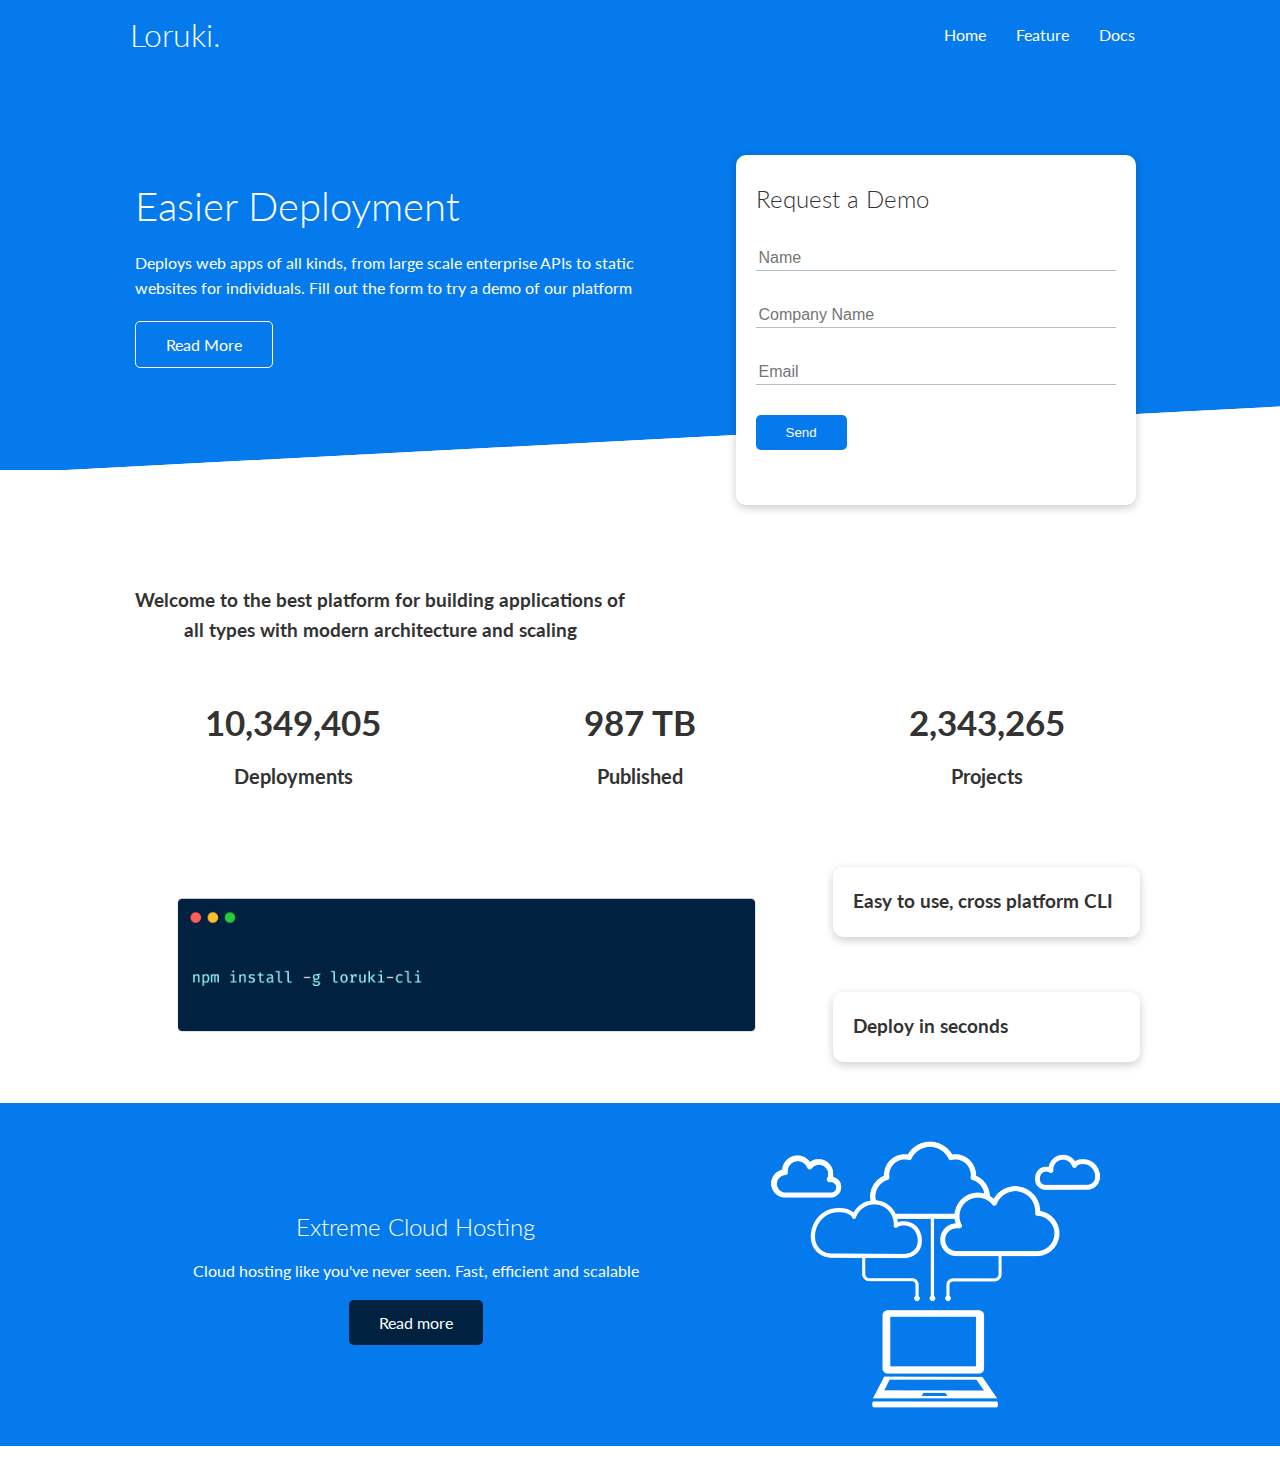
==== index.html @ ac292eee "initial commit" ====
<!DOCTYPE html>
<html lang="en">
  <head>
    <meta charset="UTF-8" />
    <meta name="viewport" content="width=device-width, initial-scale=1.0" />
    <link
      rel="stylesheet"
      href="https://cdnjs.cloudflare.com/ajax/libs/font-awesome/6.6.0/css/all.min.css"
      integrity="sha512-Kc323vGBEqzTmouAECnVceyQqyqdsSiqLQISBL29aUW4U/M7pSPA/gEUZQqv1cwx4OnYxTxve5UMg5GT6L4JJg=="
      crossorigin="anonymous"
      referrerpolicy="no-referrer"
    />
    <link rel="stylesheet" href="/css/style.css" />
    <link rel="stylesheet" href="/css/utilities.css" />
    <title>Loruki | Cloud Hosting For Everyoneo</title>
  </head>
  <body>
    <!-- Nav bar -->
    <div class="navbar">
      <div class="container flex">
        <h1 class="logo">Loruki.</h1>
        <nav>
          <ul>
            <li><a href="index.html">Home</a></li>
            <li><a href="feature.html">Feature</a></li>
            <li><a href="docs.html">Docs</a></li>
          </ul>
        </nav>
      </div>
    </div>

    <!-- Showcase  -->
    <section class="showcase">
      <div class="container grid">
        <div class="showcase-text">
          <h1>Easier Deployment</h1>
          <p>
            Deploys web apps of all kinds, from large scale enterprise APIs to
            static websites for individuals. Fill out the form to try a demo of
            our platform
          </p>
          <a href="features.html" class="btn btn-outline">Read More</a>
        </div>

        <div class="showcase-form card">
          <h2>Request a Demo</h2>
          <form>
            <div class="form-control">
              <input type="text" name="name" placeholder="Name" required />
            </div>
            <div class="form-control">
              <input
                type="text"
                name="company"
                placeholder="Company Name"
                required
              />
            </div>
            <div class="form-control">
              <input type="text" name="email" placeholder="Email" required />
            </div>
            <input type="submit" value="Send" class="btn btn-primary" />
          </form>
        </div>
      </div>
    </section>

    <!-- Stats -->

    <section class="stats">
      <div class="container">
        <h3 class="stats-heading text-center my-1">
          Welcome to the best platform for building applications of all types
          with modern architecture and scaling
        </h3>

        <div class="grid grid-3 text-center my-4">
          <div>
            <i class="fas fa-server fa-3x"></i>
            <h3>10,349,405</h3>
            <p class="text-secondary">Deployments</p>
          </div>
          <div>
            <i class="fas fa-upload fa-3x"></i>
            <h3>987 TB</h3>
            <p class="text-secondary">Published</p>
          </div>
          <div>
            <i class="fas fa-project-diagram fa-3x"></i>
            <h3>2,343,265</h3>
            <p class="text-secondary">Projects</p>
          </div>
        </div>
      </div>
    </section>

    <!-- Cli -->
    <section class="cli">
      <div class="container grid">
        <img src="images/cli.png" alt="" />
        <div class="card">
          <h3>Easy to use, cross platform CLI</h3>
        </div>
        <div class="card">
          <h3>Deploy in seconds</h3>
        </div>
      </div>
    </section>

    <!-- Cloud -->
    <section class="cloud bg-primary my-2 py-2">
      <div class="container grid">
        <div class="text-center">
          <h2 class="lg">Extreme Cloud Hosting</h2>
          <p class="lead my-1">
            Cloud hosting like you've never seen. Fast, efficient and scalable
          </p>
          <a href="features.html" class="btn btn-dark">Read more</a>
        </div>
        <img src="images/cloud.png" alt="">
      </div>
    </section>
  </body>
</html>
---- css/style.css ----
@import url("https://fonts.googleapis.com/css2?family=Lato:ital,wght@0,100;0,300;0,400;0,700;0,900;1,100;1,300;1,400;1,700;1,900&display=swap");

:root {
  --primary-color: #047aed;
  --secondary-color: #1c3fa8;
  --dark-color: #002240;
  --light-color: #f4f4f4;
}

/* Reset CSS file */
* {
  box-sizing: border-box;
  padding: 0;
  margin: 0;
}

body {
  font-family: "Lato", sans-serif;
  color: #333;
  line-height: 1.6; /* Chieu cao dong */
}

ul {
  list-style-type: none;
}

a {
  text-decoration: none;
  color: #333;
}

h1,
h2 {
  font-weight: 300;
  line-height: 1.2;
  margin: 10px 0;
}

p {
  margin: 10px 0;
}

img {
  width: 100%;
}
/* Set up specified things for project: Navbar, container, flex */
/* Nav bar styling */
.navbar {
  background-color: var(--primary-color);
  color: #fff;
  height: 70px;
}

.navbar ul {
  display: flex;
}

.navbar a {
  color: #fff;
  padding: 10px;
  margin: 0 5px;
}

.navbar a:hover {
  border-bottom: 2px #fff solid;
}

.navbar .flex {
  justify-content: space-between;
}

/* Showcase */
.showcase {
  height: 400px;
  background-color: var(--primary-color);
  color: #fff;
  position: relative;
}

.showcase h1 {
  font-size: 40px;
}

.showcase p {
  margin: 20px 0;
}

.showcase .grid {
  overflow: visible;
  grid-template-columns: 55% auto;
  gap: 30px;
}

.showcase-form {
  position: relative;
  top: 60px;
  height: 350px;
  width: 400px;
  padding: 40px;
  z-index: 100;
}

.showcase-form .form-control {
  margin: 30px 0;
}

.showcase-form input[type="text"],
.showcase-form input[type="email"] {
  border: 0;
  border-bottom: 1px solid #b4becb;
  width: 100%;
  padding: 3px;
  font-size: 16px;
}

.showcase-form input:focus {
  outline: none;
}

.showcase::before,
.showcase::after {
    content: '';
    position: absolute;
    height: 100px;
    bottom: -70px;
    right: 0;
    left: 0;
    background-color: #fff;
    transform: skewY(-3deg);
    -webkit-transform: skewY(-3deg); /* for webkit */
    -moz-transform: skewY(-3deg); /* for chrome, safari, mozilla,..*/
    -ms-transform: skewY(-3deg); /* for IE, Edge */
}

/* Stats */
.stats {
    padding-top: 100px;
}

.stats-heading {
  max-width: 500px;
  margin: auto;
}

.stats .grid h3 {
  font-size: 35px;
}

.stats .grid p {
  font-size: 20px;
  font-weight: bold;
}

/* Cli */
.cli .grid {
  grid-template-columns: repeat(3,1fr);
  grid-template-rows: repeat(2,1fr);
}

.cli .grid > *:first-child {
  grid-column: 1 / span 2;
  grid-row: 1 / span 2;
}

/* Cloud */
.cloud .grid {
  grid-template-columns: 4fr 3fr;
}
---- css/utilities.css ----
/* Utilities: classes was used all around the website */
.container {
  max-width: 1100px;
  margin: 0 auto;
  overflow: auto;
  padding: 0 40px;
}

.card {
  background-color: #fff;
  color: #333;
  border-radius: 10px;
  box-shadow: 0 3px 10px rgba(0, 0, 0, 0.2);
  padding: 20px;
  margin: 10px;
}

.btn {
  display: inline-block;
  padding: 10px 30px;
  cursor: pointer;
  background-color: var(--primary-color);
  color: #fff;
  border: none;
  border-radius: 5px;
}

.btn-outline {
  background-color: transparent;
  border: 1px #fff solid;
}

.btn:hover {
  transform: scale(0.98);
}

/* Backgrounds and colored buttons */
.bg-primary, 
.btn-primary {
    background-color: var(--primary-color);
    color: #fff;
}

.bg-secondary, 
.btn-secondary {
    background-color: var(--secondary-color);
    color: #fff;
}

.bg-dark, 
.btn-dark {
    background-color: var(--dark-color);
    color: #fff;
}

.bg-light, 
.btn-light {
    background-color: var(--light-color);
    color: #333;
}

.text-center {
  text-align: center;
}

.flex {
  display: flex;
  justify-content: center;
  align-items: center;
  height: 100%;
}

.grid {
  display: grid;
  grid-template-columns: repeat(2, 1fr);
  gap: 20px;
  justify-content: center;
  align-items: center;
  height: 100%;
}

.grid-3 {
  grid-template-columns: repeat(3, 1fr);
}

/* Margin */
.m-1 {
  margin: 1rem;
}

.m-2 {
  margin: 1.5rem;
}

.m-3 {
  margin: 2rem;
}

.m-4 {
  margin: 3rem;
}

.m-5 {
  margin: 4rem;
}

.my-1 {
  margin: 1rem 0;
}

.my-2 {
  margin: 1.5rem 0;
}

.my-3 {
  margin: 2rem 0;
}

.my-4 {
  margin: 3rem 0;
}

.my-5 {
  margin: 4rem 0;
}

/* Padding */
.p-1 {
  padding: 1rem;
}

.p-2 {
  padding: 1.5rem;
}

.p-3 {
  padding: 2rem;
}

.p-4 {
  padding: 3rem;
}

.p-5 {
  padding: 4rem;
}

.py-1 {
  padding: 1rem 0;
}

.py-2 {
  padding: 1.5rem 0;
}

.py-3 {
  padding: 2rem 0;
}

.py-4 {
  padding: 3rem 0;
}

.py-5 {
  padding: 4rem 0;
}
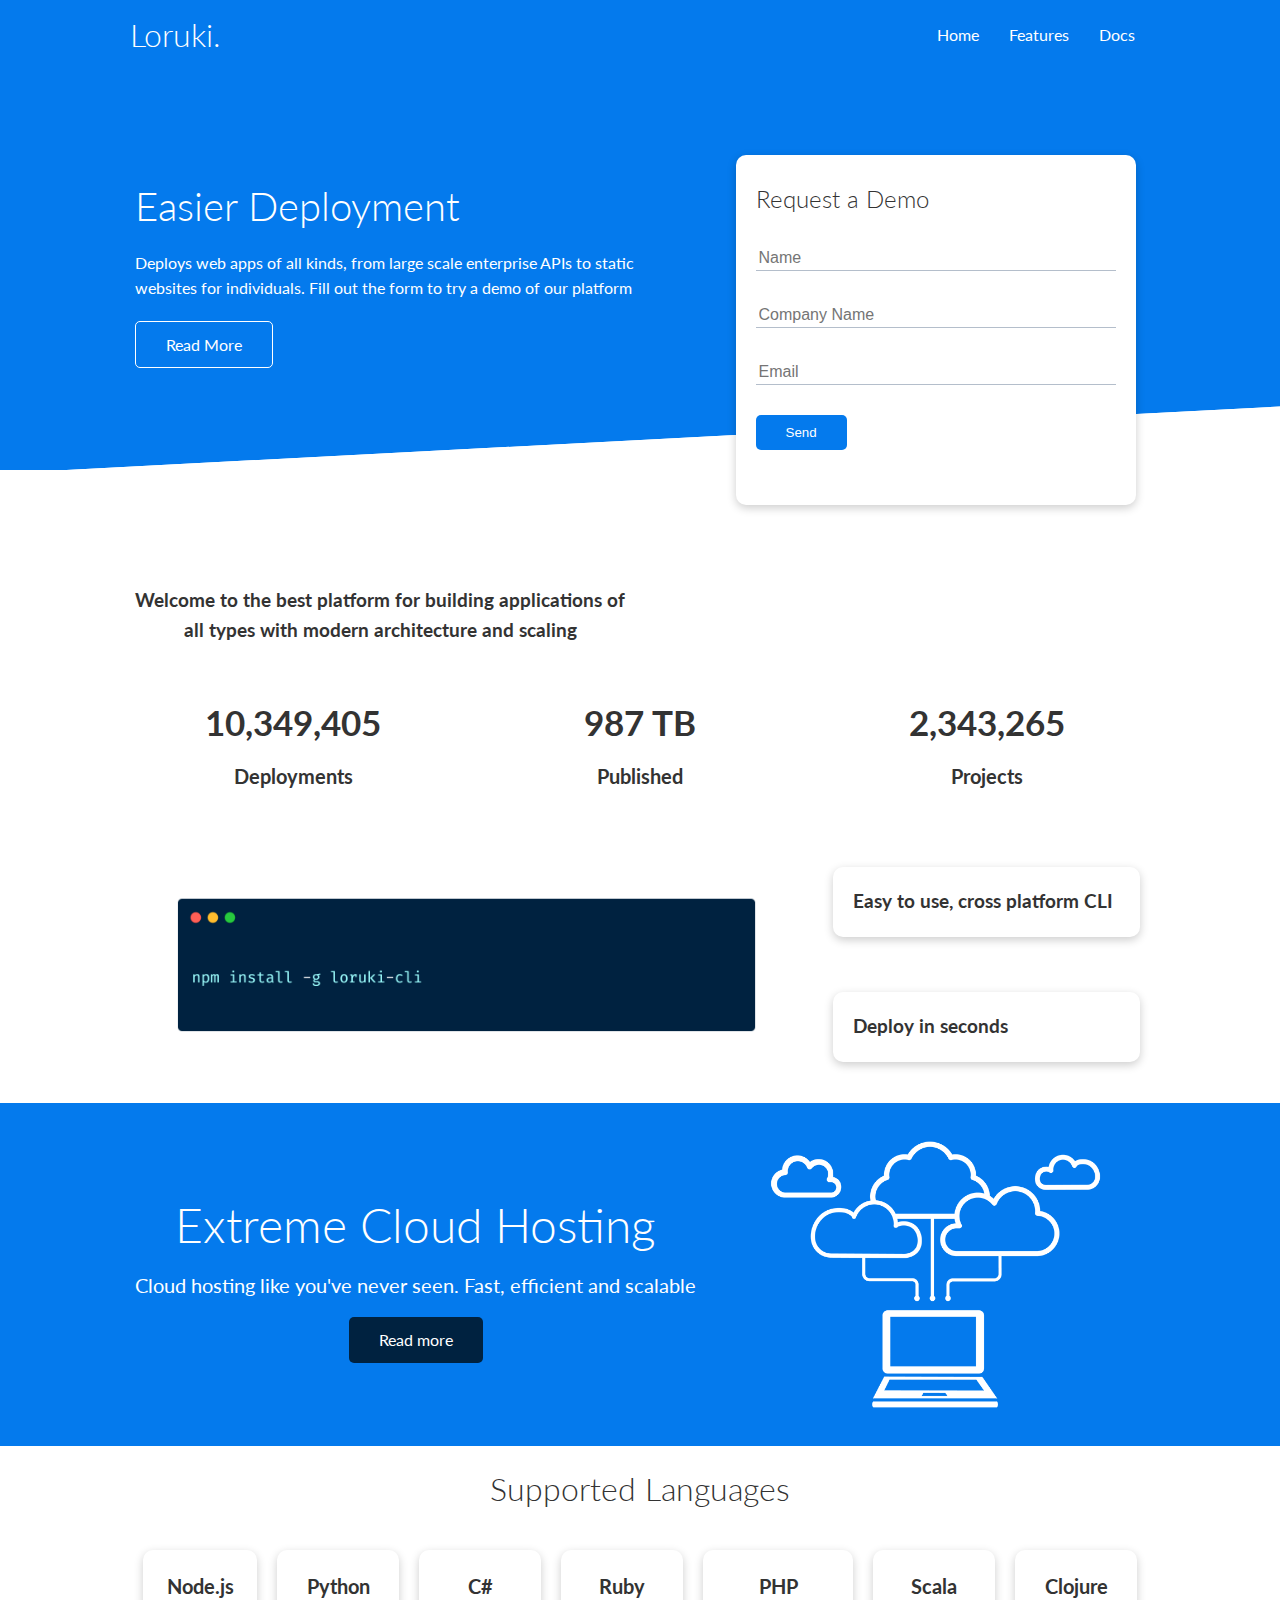
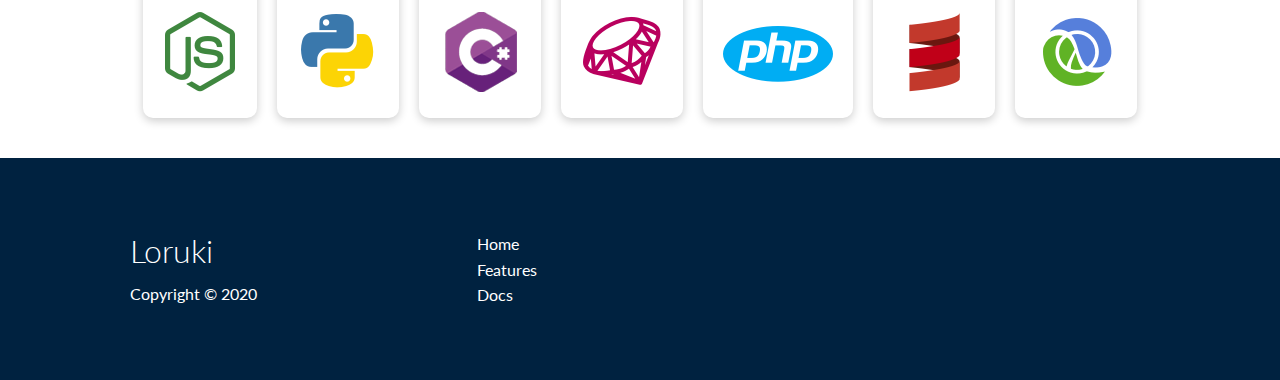
==== commit d8e9e080: "2024-08-12: work in docs.html" ====
--- a/index.html
+++ b/index.html
@@ -22,7 +22,7 @@
         <nav>
           <ul>
             <li><a href="index.html">Home</a></li>
-            <li><a href="feature.html">Feature</a></li>
+            <li><a href="features.html">Features</a></li>
             <li><a href="docs.html">Docs</a></li>
           </ul>
         </nav>
@@ -117,8 +117,66 @@
           </p>
           <a href="features.html" class="btn btn-dark">Read more</a>
         </div>
-        <img src="images/cloud.png" alt="">
+        <img src="images/cloud.png" alt="" />
       </div>
     </section>
+
+    <!-- Languages -->
+    <section class="languages">
+      <h2 class="md text-center my-2">Supported Languages</h2>
+      <div class="container flex">
+        <div class="card">
+          <h4>Node.js</h4>
+          <img src="images/logos/node.png" alt="" />
+        </div>
+        <div class="card">
+          <h4>Python</h4>
+          <img src="images/logos/python.png" alt="" />
+        </div>
+        <div class="card">
+          <h4>C#</h4>
+          <img src="images/logos/csharp.png" alt="" />
+        </div>
+        <div class="card">
+          <h4>Ruby</h4>
+          <img src="images/logos/ruby.png" alt="" />
+        </div>
+        <div class="card">
+          <h4>PHP</h4>
+          <img src="images/logos/php.png" alt="" />
+        </div>
+        <div class="card">
+          <h4>Scala</h4>
+          <img src="images/logos/scala.png" alt="" />
+        </div>
+        <div class="card">
+          <h4>Clojure</h4>
+          <img src="images/logos/clojure.png" alt="" />
+        </div>
+      </div>
+    </section>
+
+    <!-- Footer -->
+    <footer class="footer bg-dark py-5">
+      <div class="container grid grid-3">
+        <div>
+          <h1>Loruki</h1>
+          <p>Copyright &copy; 2020</p>
+        </div>
+        <nav>
+          <ul>
+            <li><a href="index.html">Home</a></li>
+            <li><a href="features.html">Features</a></li>
+            <li><a href="docs.html">Docs</a></li>
+          </ul>
+        </nav>
+        <div class="social">
+          <a href="#"><i class="fab fa-github fa-2x"></i></a>
+          <a href="#"><i class="fab fa-facebook fa-2x"></i></a>
+          <a href="#"><i class="fab fa-instagram fa-2x"></i></a>
+          <a href="#"><i class="fab fa-twitter fa-2x"></i></a>
+        </div>
+      </div>
+    </footer>
   </body>
 </html>
--- a/css/style.css
+++ b/css/style.css
@@ -119,22 +119,22 @@
 
 .showcase::before,
 .showcase::after {
-    content: '';
-    position: absolute;
-    height: 100px;
-    bottom: -70px;
-    right: 0;
-    left: 0;
-    background-color: #fff;
-    transform: skewY(-3deg);
-    -webkit-transform: skewY(-3deg); /* for webkit */
-    -moz-transform: skewY(-3deg); /* for chrome, safari, mozilla,..*/
-    -ms-transform: skewY(-3deg); /* for IE, Edge */
+  content: "";
+  position: absolute;
+  height: 100px;
+  bottom: -70px;
+  right: 0;
+  left: 0;
+  background-color: #fff;
+  transform: skewY(-3deg);
+  -webkit-transform: skewY(-3deg); /* for webkit */
+  -moz-transform: skewY(-3deg); /* for chrome, safari, mozilla,..*/
+  -ms-transform: skewY(-3deg); /* for IE, Edge */
 }
 
 /* Stats */
 .stats {
-    padding-top: 100px;
+  padding-top: 100px;
 }
 
 .stats-heading {
@@ -153,8 +153,8 @@
 
 /* Cli */
 .cli .grid {
-  grid-template-columns: repeat(3,1fr);
-  grid-template-rows: repeat(2,1fr);
+  grid-template-columns: repeat(3, 1fr);
+  grid-template-rows: repeat(2, 1fr);
 }
 
 .cli .grid > *:first-child {
@@ -166,3 +166,98 @@
 .cloud .grid {
   grid-template-columns: 4fr 3fr;
 }
+
+/* Languages */
+
+.languages .flex {
+  flex-wrap: wrap;
+}
+
+.languages .card {
+  text-align: center;
+  margin: 18px 10px 40px;
+  transition: transform 0.2s ease-in;
+}
+
+.languages .card h4 {
+  font-size: 20px;
+  margin-bottom: 10px;
+}
+
+.languages .card:hover {
+  transform: translateY(-15px);
+}
+
+/* Features */
+.features-head img {
+  width: 200px;
+  justify-self: flex-end;
+}
+
+.features-sub-head img {
+  width: 300px;
+  justify-self: flex-end;
+}
+
+.features-main .card > i {
+  margin-right: 20px;
+}
+
+.features-main .grid {
+  padding: 30px;
+}
+
+.features-main .grid > *:first-child {
+  grid-column: 1 / span 3;
+}
+
+.features-main .grid > *:nth-child(2) {
+  grid-column: 1 / span 2;
+}
+
+/* Footer */
+.footer .social a {
+  margin: 0 10px;
+}
+
+/* Tablets and under */
+@media (max-width: 768px) {
+  .grid,
+  .showcase .grid,
+  .stats .grid,
+  .cli .grid,
+  .cloud .grid {
+    grid-template-columns: 1fr;
+    grid-template-rows: 1fr;
+  }
+
+  .showcase {
+    height: auto;
+  }
+
+  .showcase-text {
+    text-align: center;
+    margin-top: 40px;
+  }
+
+  .showcase-form {
+    justify-self: center;
+    margin: auto;
+  }
+}
+
+/* Mobile */
+@media (max-width: 500px) {
+  .navbar {
+    height: 110px;
+  }
+
+  .navbar .flex {
+    flex-direction: column;
+  }
+
+  .navbar ul {
+    padding: 10px;
+    background-color: rgba(0, 0, 0, 0.1);
+  }
+}
--- a/css/utilities.css
+++ b/css/utilities.css
@@ -35,28 +35,58 @@
 }
 
 /* Backgrounds and colored buttons */
-.bg-primary, 
+.bg-primary,
 .btn-primary {
-    background-color: var(--primary-color);
-    color: #fff;
+  background-color: var(--primary-color);
+  color: #fff;
 }
 
-.bg-secondary, 
+.bg-secondary,
 .btn-secondary {
-    background-color: var(--secondary-color);
-    color: #fff;
+  background-color: var(--secondary-color);
+  color: #fff;
 }
 
-.bg-dark, 
+.bg-dark,
 .btn-dark {
-    background-color: var(--dark-color);
-    color: #fff;
+  background-color: var(--dark-color);
+  color: #fff;
 }
 
-.bg-light, 
+.bg-primary a,
+.btn-primary a,
+.bg-secondary a,
+.btn-secondary a,
+.bg-dark a,
+.btn-dark a {
+  color: #fff;
+}
+
+.bg-light,
 .btn-light {
-    background-color: var(--light-color);
-    color: #333;
+  background-color: var(--light-color);
+  color: #333;
+}
+
+/* Text sizes */
+.lead {
+  font-size: 20px;
+}
+
+.sm {
+  font-size: 1rem;
+}
+
+.md {
+  font-size: 2rem;
+}
+
+.lg {
+  font-size: 3rem;
+}
+
+.xl {
+  font-size: 4rem;
 }
 
 .text-center {
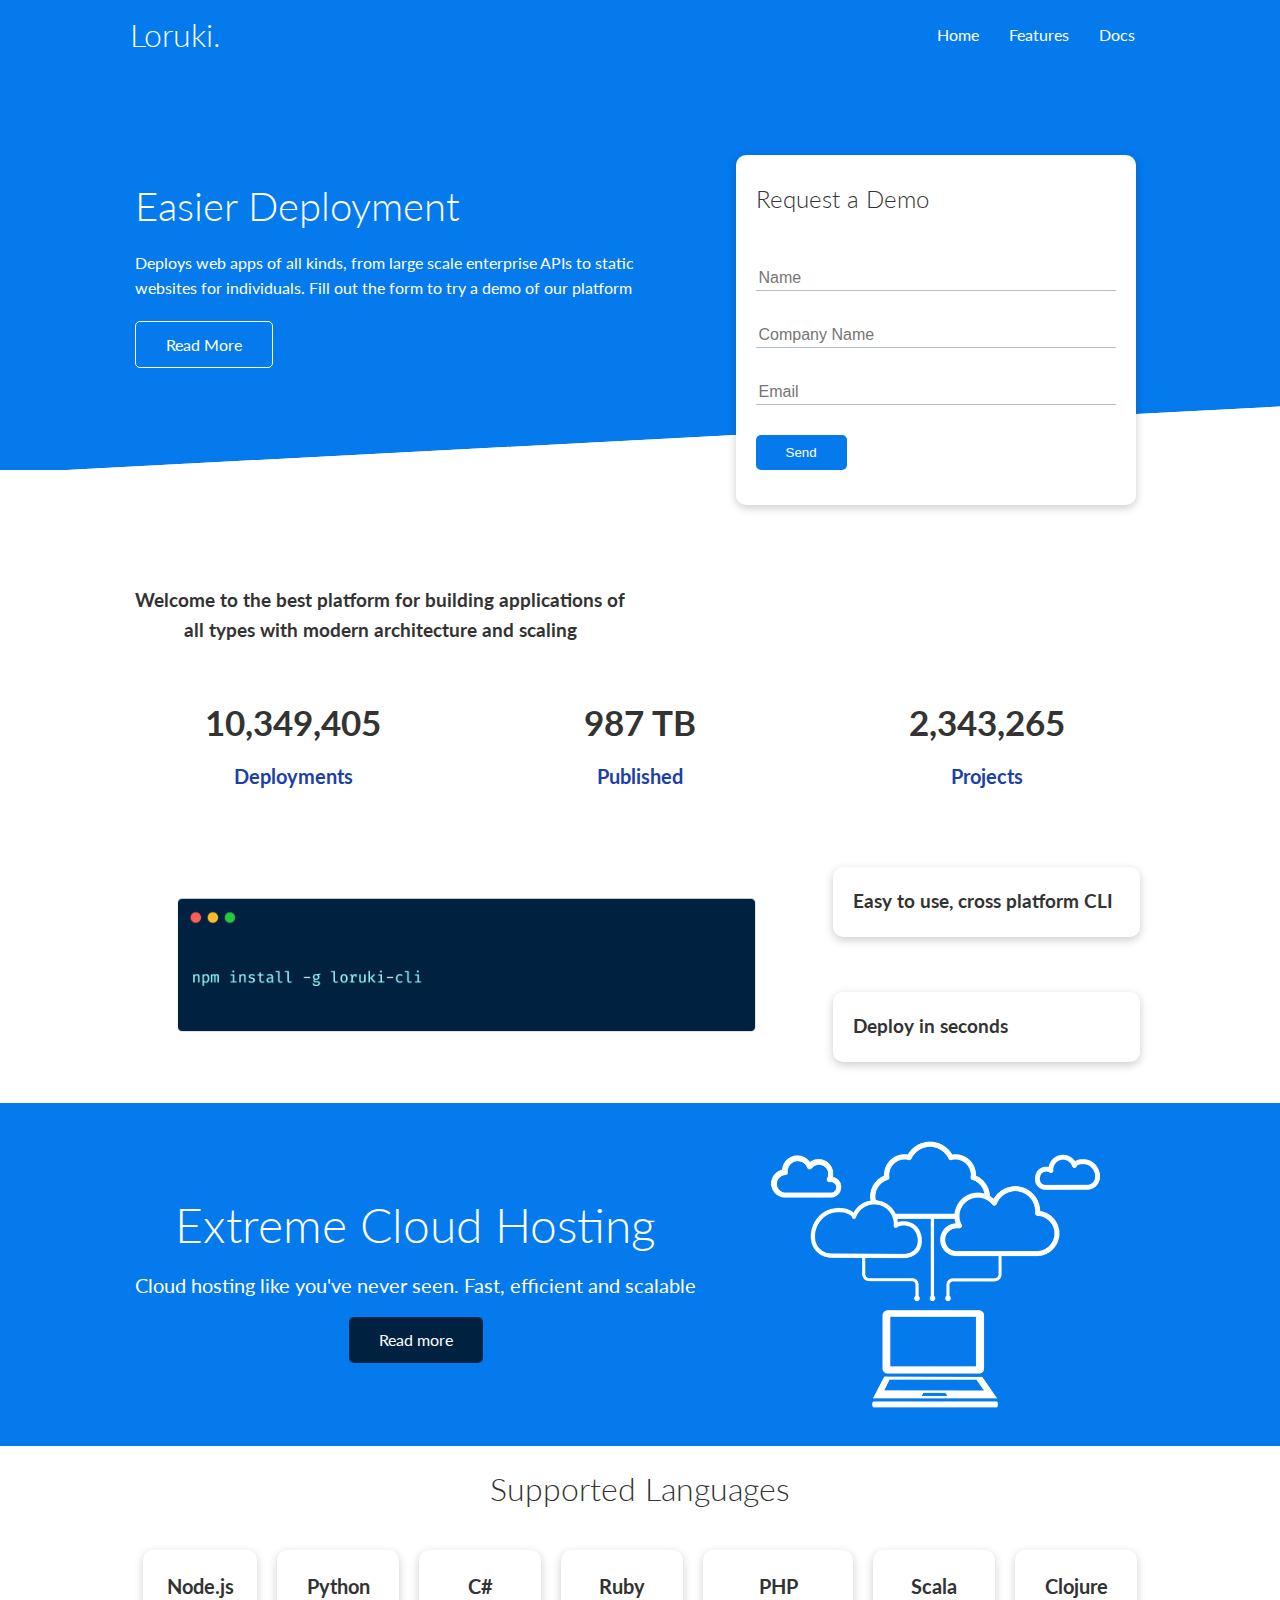
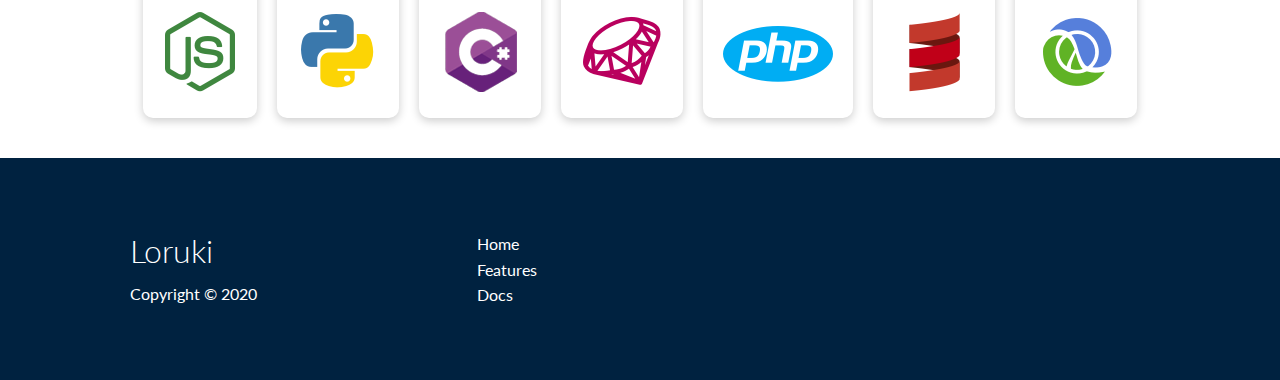
==== commit 516a74b3: "Ready to deploy" ====
--- a/index.html
+++ b/index.html
@@ -44,7 +44,18 @@
 
         <div class="showcase-form card">
           <h2>Request a Demo</h2>
-          <form>
+          <form
+            name="contact"
+            method="POST"
+            netlify-honeypot="bot-field"
+            data-netlify="true"
+          >
+            <input type="hidden" name="form-name" value="contact" />
+            <p class="hidden">
+              <label>
+                Don’t fill this out if you’re human: <input name="bot-field" />
+              </label>
+            </p>
             <div class="form-control">
               <input type="text" name="name" placeholder="Name" required />
             </div>
--- a/css/style.css
+++ b/css/style.css
@@ -5,6 +5,8 @@
   --secondary-color: #1c3fa8;
   --dark-color: #002240;
   --light-color: #f4f4f4;
+  --success-color: #5cb85c;
+  --error-color: #d9534f;
 }
 
 /* Reset CSS file */
@@ -43,6 +45,19 @@
 img {
   width: 100%;
 }
+
+code, 
+pre {
+  background-color: #333;
+  color: #fff;
+  padding: 10px;
+}
+
+.hidden {
+  visibility: hidden;
+  height: 0;
+}
+
 /* Set up specified things for project: Navbar, container, flex */
 /* Nav bar styling */
 .navbar {
@@ -89,6 +104,10 @@
   overflow: visible;
   grid-template-columns: 55% auto;
   gap: 30px;
+}
+
+.showcase-text {
+  animation: slideInFromLeft 1s ease-in;
 }
 
 .showcase-form {
@@ -98,6 +117,7 @@
   width: 400px;
   padding: 40px;
   z-index: 100;
+  animation: slideInFromRight 1s ease-in;
 }
 
 .showcase-form .form-control {
@@ -135,6 +155,7 @@
 /* Stats */
 .stats {
   padding-top: 100px;
+  animation: slideInFromBottom 1s ease-in;
 }
 
 .stats-heading {
@@ -189,7 +210,8 @@
 }
 
 /* Features */
-.features-head img {
+.features-head img,
+.docs-head img {
   width: 200px;
   justify-self: flex-end;
 }
@@ -215,9 +237,71 @@
   grid-column: 1 / span 2;
 }
 
+/* Docs */
+.docs-main h3{
+  margin: 20px 0;
+}
+
+.docs-main .grid {
+  grid-template-columns: 1fr 2fr;
+  align-items: flex-start;
+}
+
+.docs-main nav li {
+  font-size: 17px;
+  padding-bottom: 5px;
+  margin-bottom: 5px;
+  border-bottom: 1px #ccc solid;
+}
+
+.docs-main a:hover {
+  font-weight: bold;
+}
+
 /* Footer */
 .footer .social a {
   margin: 0 10px;
+}
+
+/* Animations */
+@keyframes slideInFromLeft {
+  0% {
+    transform: translateX(-100%);
+  }
+
+  100% {
+    transform: translateX(0);
+  }
+}
+
+@keyframes slideInFromRight {
+  0% {
+    transform: translateX(100%);
+  }
+
+  100% {
+    transform: translateX(0);
+  }
+}
+
+@keyframes slideInFromTop {
+  0% {
+    transform: translateY(-100%);
+  }
+
+  100% {
+    transform: translateY(0);
+  }
+}
+
+@keyframes slideInFromBottom {
+  0% {
+    transform: translateY(100%);
+  }
+
+  100% {
+    transform: translateY(0);
+  }
 }
 
 /* Tablets and under */
@@ -226,7 +310,9 @@
   .showcase .grid,
   .stats .grid,
   .cli .grid,
-  .cloud .grid {
+  .cloud .grid,
+  .features-main .grid,
+  .docs-main .grid {
     grid-template-columns: 1fr;
     grid-template-rows: 1fr;
   }
@@ -238,11 +324,34 @@
   .showcase-text {
     text-align: center;
     margin-top: 40px;
+    animation: slideInFromTop 1s ease-in;
   }
 
   .showcase-form {
     justify-self: center;
     margin: auto;
+  }
+
+  .cli .grid > *:first-child {
+    grid-column: 1;
+    grid-row: 1;
+  }
+
+  .features-head,
+  .features-sub-head,
+  .docs-head {
+    text-align: center;
+  }
+
+  .features-head img,
+  .features-sub-head img,
+  .docs-head img {
+    justify-self: center;
+  }
+
+  .features-main .grid >*:first-child,
+  .features-main .grid >*:nth-child(2) {
+    grid-column: 1;
   }
 }
 
--- a/css/utilities.css
+++ b/css/utilities.css
@@ -53,6 +53,12 @@
   color: #fff;
 }
 
+.bg-light,
+.btn-light {
+  background-color: var(--light-color);
+  color: #333;
+}
+
 .bg-primary a,
 .btn-primary a,
 .bg-secondary a,
@@ -62,10 +68,21 @@
   color: #fff;
 }
 
-.bg-light,
-.btn-light {
-  background-color: var(--light-color);
-  color: #333;
+/* Text colors */
+.text-primary {
+  color: var(--primary-color);
+}
+
+.text-secondary {
+  color: var(--secondary-color);
+}
+
+.text-dark {
+  color: var(--dark-color);
+}
+
+.text-light {
+  color: var(--light-color);
 }
 
 /* Text sizes */
@@ -91,6 +108,28 @@
 
 .text-center {
   text-align: center;
+}
+
+/* Alerts */
+.alert {
+  background-color: var(--light-color);
+  padding: 10px 20px;
+  font-weight: bold;
+  margin: 15px 0;
+}
+
+.alert i {
+  margin-right: 10px;
+}
+
+.alert-success {
+  background-color: var(--success-color);
+  color: #fff;
+}
+
+.alert-error {
+  background-color: var(--error-color);
+  color: #fff;
 }
 
 .flex {
